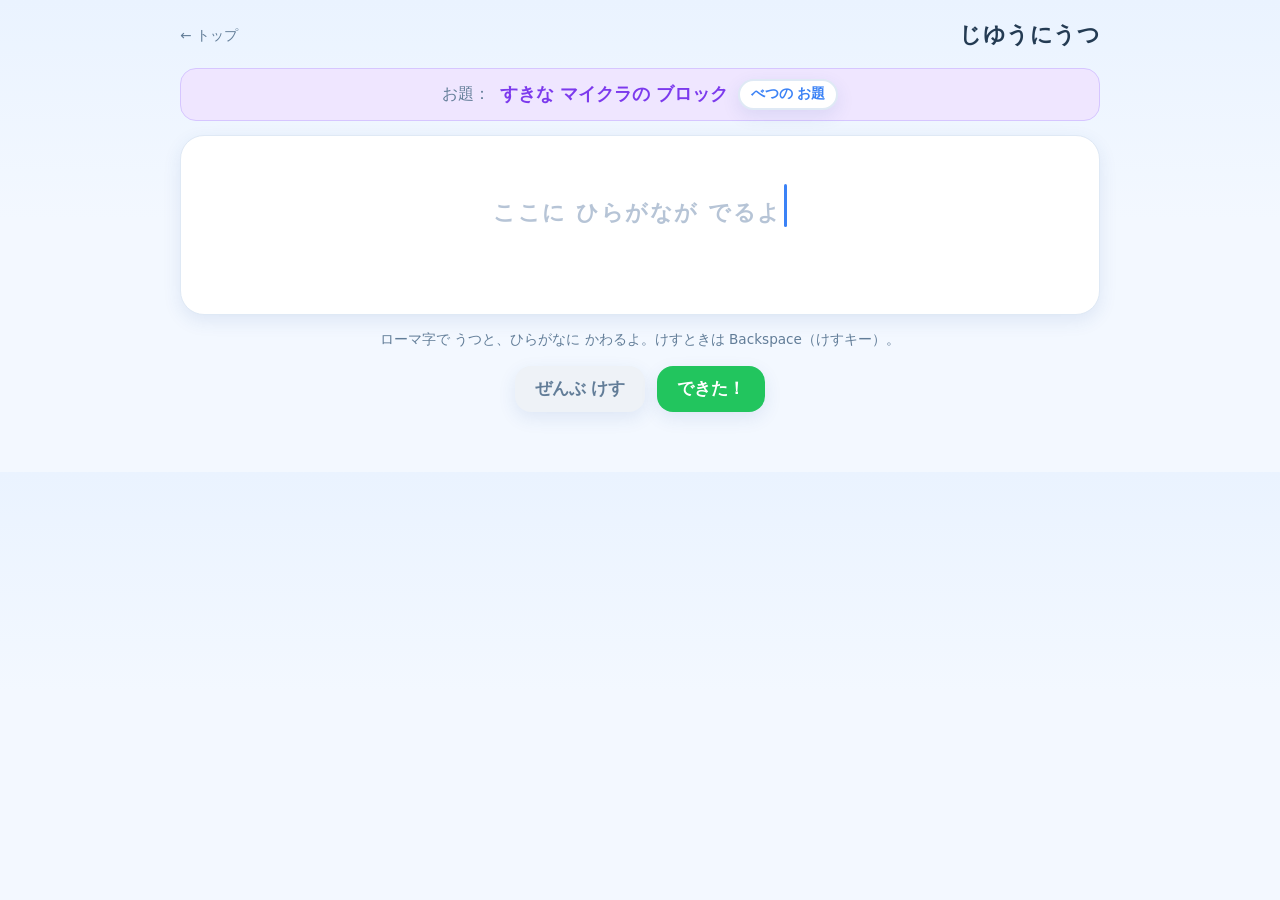
==== free/index.html @ 72e81530 "じゆうにうつ（自由うちこみ）を追加：ローマ字→ひらがな変換・お題ヒント・できた！で育成反映。docs更新" ====
<!DOCTYPE html>
<html lang="ja">
<head>
<meta charset="utf-8">
<meta name="viewport" content="width=device-width, initial-scale=1, maximum-scale=1, user-scalable=no">
<title>ローマ字タイピング — じゆうにうつ</title>
<link rel="icon" href="data:image/svg+xml,<svg xmlns='http://www.w3.org/2000/svg' viewBox='0 0 100 100'><text y='.9em' font-size='90'>⌨️</text></svg>">
<link rel="stylesheet" href="../shared/typing-ui.css?v=202606302051">
<script>
/* キャッシュ自動アップデート（build.txt が新しければ1回だけ取り直す） */
(function(){
  var BUILD='202606302051';
  try{
    fetch('../shared/build.txt',{cache:'no-store'}).then(function(r){return r.text();}).then(function(t){
      t=(t||'').trim();
      if(t && t>BUILD && !sessionStorage.getItem('rt_reload_'+t)){
        sessionStorage.setItem('rt_reload_'+t,'1');
        location.replace(location.pathname+location.search.replace(/[?&]_v=\d+/,'')+(location.search?'&':'?')+'_v='+t+location.hash);
      }
    }).catch(function(){});
  }catch(e){}
})();
</script>
</head>
<body>
<div class="wrap">
  <div class="top">
    <a class="crumb" href="../index.html">← トップ</a>
    <div class="spacer"></div>
    <h1>じゆうにうつ</h1>
  </div>

  <!-- お題（白紙がこわくないように、ゆるい題を出す） -->
  <div class="free-prompt">
    <span class="muted">お題：</span><b id="prompt">…</b>
    <button class="btn ghost free-nextodai" id="nextOdai" type="button">べつの お題</button>
  </div>

  <!-- うちこみ表示：ローマ字で打つと ひらがなに変わって出てくる -->
  <div class="stage-board free-board">
    <div class="free-out" id="out"><span class="free-ph">ここに ひらがなが でるよ</span><span class="free-caret"></span></div>
    <div class="free-raw" id="rawline"></div>
  </div>

  <div class="free-help muted">ローマ字で うつと、ひらがなに かわるよ。けすときは Backspace（けすキー）。</div>

  <div class="free-actions">
    <button class="btn gray" id="clearBtn" type="button">ぜんぶ けす</button>
    <button class="btn green" id="doneBtn" type="button">できた！</button>
  </div>
</div>

<div class="toast" id="toast"></div>

<script src="../shared/lessons.js?v=202606302051"></script>
<script src="../shared/typing-core.js?v=202606302051"></script>
<script>
(function(){
  "use strict";
  var R = Romaji, C = TypingCore;

  /* ---------- お題 ---------- */
  var L = (typeof lessonById==='function' && lessonById('free')) || {};
  var PROMPTS = (L.prompts && L.prompts.length) ? L.prompts : ['すきな ことば'];
  var pIdx = Math.floor(Math.random()*PROMPTS.length);
  function showPrompt(){ document.getElementById('prompt').textContent = PROMPTS[pIdx]; }
  showPrompt();
  document.getElementById('nextOdai').onclick = function(){
    pIdx = (pIdx + 1) % PROMPTS.length; showPrompt();
  };

  /* ---------- うちこみ ---------- */
  var raw = '';                          // 打ったローマ字（生）
  var outEl = document.getElementById('out');
  var rawEl = document.getElementById('rawline');

  function render(){
    var kana = R.toKana(raw);
    if(kana){
      outEl.innerHTML = '';
      outEl.appendChild(document.createTextNode(kana));
      var car = document.createElement('span'); car.className='free-caret'; outEl.appendChild(car);
    } else {
      outEl.innerHTML = '<span class="free-ph">ここに ひらがなが でるよ</span><span class="free-caret"></span>';
    }
    rawEl.textContent = raw ? ('うった：' + raw) : '';
  }
  render();

  // 受けつける1文字（ローマ字・数字・記号）
  var OK = /^[a-z0-9\-,.\/!?;]$/;
  document.addEventListener('keydown', function(e){
    if(e.metaKey || e.ctrlKey || e.altKey) return;     // ショートカットは無視
    var k = e.key;
    if(k === 'Backspace'){ raw = raw.slice(0,-1); e.preventDefault(); render(); return; }
    if(k === 'Enter'){ raw += '\n'; e.preventDefault(); render(); return; }
    if(k === ' ' || k === 'Spacebar'){ raw += ' '; e.preventDefault(); render(); return; }
    if(k && k.length === 1){
      var ch = k.toLowerCase();
      if(OK.test(ch)){ raw += ch; e.preventDefault(); render(); }
    }
  });

  /* ---------- ボタン ---------- */
  function toast(msg){
    var t = document.getElementById('toast');
    t.textContent = msg; t.style.opacity = '1';
    clearTimeout(toast._t);
    toast._t = setTimeout(function(){ t.style.opacity = '0'; }, 1800);
  }

  document.getElementById('clearBtn').onclick = function(){ raw = ''; render(); };

  document.getElementById('doneBtn').onclick = function(){
    var kana = R.toKana(raw);
    // 確定したかな（末尾の未確定ローマ字・空白・記号はのぞく）
    var done = kana.replace(/[a-z0-9\s]/g, '');
    var n = 0;
    for(var i=0;i<done.length;i++){
      var ch = done[i];
      if(/[ぁ-ゖァ-ヶ]/.test(ch)){ C.recordKana(ch); n++; }   // かな図鑑にも反映
    }
    if(n === 0){ toast('なにか うってみてね'); return; }
    C.bumpChars(n);                 // 称号（打ったかな累計）に反映
    C.bumpKeys(raw.length);
    C.notePlay();
    C.checkMedals();
    C.save();
    toast('できたね！ ' + n + 'もじ かけたよ ✨');
    raw = ''; render();
    pIdx = (pIdx + 1) % PROMPTS.length; showPrompt();   // つぎのお題へ
  };
})();
</script>
</body>
</html>
---- shared/typing-ui.css ----
/* =========================================================================
   ローマ字タイピング — 共有デザイン（子ども向け・やさしいトーン）
   ========================================================================= */
:root{
  --bg:#f3f8ff; --card:#ffffff; --ink:#243b53; --sub:#627d98;
  --line:#dfe9f5; --accent:#3b82f6; --accent2:#22c55e;
  --warn:#ef4444; --gold:#f59e0b; --soft:#eef5ff;
  --shadow:0 6px 18px rgba(40,80,160,.10);
  /* ゆびの色（ホームポジション） */
  --f-lpinky:#f9a8d4; --f-lring:#fdba74; --f-lmid:#fde047; --f-lindex:#86efac;
  --f-rindex:#7dd3fc; --f-rmid:#a5b4fc; --f-rring:#c4b5fd; --f-rpinky:#f0abfc;
  --f-thumb:#e2e8f0;
}
*{box-sizing:border-box}
html,body{margin:0}
body{
  font-family:"Hiragino Maru Gothic ProN","Hiragino Kaku Gothic ProN",
    "Yu Gothic","Meiryo",system-ui,sans-serif;
  background:linear-gradient(180deg,#eaf3ff,#f3f8ff 220px);
  color:var(--ink); -webkit-text-size-adjust:100%;
  padding:14px 14px 60px; line-height:1.5;
}
.wrap{max-width:920px;margin:0 auto}
a{color:inherit}
.btn{
  display:inline-flex;align-items:center;gap:.4em;justify-content:center;
  border:none;border-radius:16px;padding:.7em 1.2em;font-size:1.05rem;
  font-weight:800;cursor:pointer;background:var(--accent);color:#fff;
  box-shadow:var(--shadow);transition:transform .06s, filter .12s;
  text-decoration:none;
}
.btn:active{transform:translateY(2px)}
.btn.ghost{background:#fff;color:var(--accent);border:2px solid var(--line)}
.btn.green{background:var(--accent2)}
.btn.gray{background:#eef2f7;color:var(--sub)}

/* きろくの ほぞん／よみこみ */
.saveBar{display:flex;gap:10px;justify-content:center;flex-wrap:wrap;
  margin-top:18px;padding-top:14px;border-top:1px dashed var(--line)}
.saveBar button,.saveBar .impBtn{
  display:inline-flex;align-items:center;gap:.3em;
  border:1px solid var(--line);background:#fff;color:var(--sub);border-radius:99px;
  padding:7px 14px;font-size:.82rem;font-weight:700;cursor:pointer}
.saveBar button:active,.saveBar .impBtn:active{transform:translateY(1px)}

/* せってい：トグルスイッチ */
.settings{display:flex;flex-direction:column;gap:4px}
.setrow{display:flex;align-items:center;justify-content:space-between;gap:14px;
  padding:12px 6px;border-bottom:1px solid var(--line);font-weight:700;color:var(--ink);cursor:pointer}
.setrow:last-child{border-bottom:none}
.switch{position:relative;display:inline-block;width:52px;height:30px;flex:none}
.switch input{position:absolute;opacity:0;width:100%;height:100%;margin:0;cursor:pointer}
.switch i{position:absolute;inset:0;background:#cdd8e6;border-radius:999px;transition:background .15s}
.switch i::after{content:"";position:absolute;top:3px;left:3px;width:24px;height:24px;
  background:#fff;border-radius:50%;box-shadow:0 1px 3px rgba(0,0,0,.25);transition:transform .15s}
.switch input:checked + i{background:var(--accent2)}
.switch input:checked + i::after{transform:translateX(22px)}

/* 自由うちこみ（じゆうにうつ） */
.free-prompt{display:flex;align-items:center;gap:10px;flex-wrap:wrap;justify-content:center;
  background:#efe6ff;border:1px solid #d6c6ff;border-radius:16px;padding:10px 14px;margin-bottom:14px}
.free-prompt b{color:#7c3aed;font-size:1.1rem}
.free-nextodai{padding:.35em .8em;font-size:.85rem}
.free-board{min-height:180px;display:flex;flex-direction:column;justify-content:center}
.free-out{font-size:2.4rem;font-weight:900;letter-spacing:.04em;line-height:1.4;
  word-break:break-all;white-space:pre-wrap;color:var(--ink);min-height:1.4em}
.free-out .free-ph{color:#b6c4d6;font-weight:700;font-size:1.4rem}
.free-caret{display:inline-block;width:3px;height:1.1em;vertical-align:-0.18em;margin-left:2px;
  background:var(--accent);border-radius:2px;animation:freeblink 1s steps(1) infinite}
@keyframes freeblink{50%{opacity:0}}
.free-raw{margin-top:14px;font-size:1.1rem;font-weight:700;color:var(--sub);
  letter-spacing:.06em;font-family:"SF Mono",Menlo,Consolas,monospace;min-height:1.3em;word-break:break-all}
.free-help{font-size:.85rem;text-align:center;margin:0 0 16px}
.free-actions{display:flex;gap:12px;justify-content:center;flex-wrap:wrap}
@media (max-width:480px){ .free-out{font-size:1.9rem} }
.btn:disabled{opacity:.45;cursor:not-allowed}

/* ── ヘッダー ── */
.top{display:flex;align-items:center;gap:10px;margin:4px 0 16px}
.top h1{font-size:1.4rem;margin:0;font-weight:900;letter-spacing:.02em}
.top .spacer{flex:1}
.crumb{font-size:.85rem;color:var(--sub);text-decoration:none}

/* ── カード ── */
.card{background:var(--card);border:1px solid var(--line);border-radius:20px;
  box-shadow:var(--shadow);padding:18px}
.muted{color:var(--sub)}

/* ── ステージ一覧（ポータル） ── */
.stages{display:grid;grid-template-columns:repeat(auto-fill,minmax(210px,1fr));gap:14px}
.stage{display:block;text-decoration:none;color:inherit;position:relative;
  background:#fff;border:2px solid var(--line);border-radius:20px;padding:16px 16px 14px;
  box-shadow:var(--shadow);transition:transform .08s,border-color .12s}
.stage:active{transform:translateY(2px)}
.stage.locked{filter:grayscale(.7);opacity:.65}
.stage .ic{font-size:2.1rem}
.stage .ti{font-weight:900;font-size:1.15rem;margin-top:4px}
.stage .de{font-size:.85rem;color:var(--sub);margin-top:4px;min-height:2.6em}
.stage .lv{position:absolute;top:12px;right:14px;font-size:.78rem;color:var(--sub);
  background:var(--soft);border-radius:999px;padding:.15em .7em;font-weight:800}
.stage .done{position:absolute;top:10px;right:12px;font-size:1.2rem}
.stage .lockmsg{font-size:.8rem;color:var(--warn);margin-top:6px;font-weight:800}

/* ── 育成サマリー ── */
.summary{display:grid;grid-template-columns:repeat(auto-fit,minmax(130px,1fr));gap:10px;margin-top:14px}
.sumcell{background:#fff;border:1px solid var(--line);border-radius:16px;padding:12px;text-align:center}
.sumcell .n{font-size:1.5rem;font-weight:900}
.sumcell .l{font-size:.78rem;color:var(--sub)}
.badge-stage{display:flex;align-items:center;gap:10px;background:linear-gradient(90deg,#fffbe6,#fff);
  border:2px solid #ffe9a8;border-radius:18px;padding:12px 16px}
.badge-stage .e{font-size:2.2rem}
.badge-stage .nm{font-weight:900;font-size:1.1rem}
.bar{height:10px;background:#eef2f7;border-radius:999px;overflow:hidden;margin-top:6px}
.bar>i{display:block;height:100%;background:linear-gradient(90deg,#fbbf24,#f59e0b)}

/* ====================== プレイ画面 ====================== */
.play-head{display:flex;align-items:center;gap:10px;flex-wrap:wrap;margin-bottom:10px}
.chip{background:#fff;border:1px solid var(--line);border-radius:999px;padding:.3em .9em;
  font-weight:800;font-size:.92rem;box-shadow:var(--shadow)}
.chip b{color:var(--accent)}
.progress{flex:1;min-width:120px;height:12px;background:#e7eef7;border-radius:999px;overflow:hidden}
.progress>i{display:block;height:100%;background:linear-gradient(90deg,#60a5fa,#3b82f6);transition:width .2s}

.stage-board{background:#fff;border:1px solid var(--line);border-radius:24px;box-shadow:var(--shadow);
  padding:26px 18px;text-align:center;margin-bottom:14px}
.kana-line{font-size:2.6rem;font-weight:900;letter-spacing:.06em;line-height:1.35;
  word-break:break-all}
.kana-line .k{transition:color .1s}
.kana-line .k.done{color:var(--accent2)}
.kana-line .k.cur{color:var(--accent);background:#e9f2ff;border-radius:8px;padding:0 .06em}
.kana-line .k.todo{color:var(--ink)}
.romaji-line{margin-top:14px;font-size:1.5rem;font-weight:800;color:var(--sub);
  letter-spacing:.08em;font-family:"SF Mono",Menlo,Consolas,monospace;min-height:1.4em}
.romaji-line .typed{color:var(--accent2)}
.romaji-line .next{color:var(--accent);background:#e9f2ff;border-radius:6px;padding:0 .12em}
.romaji-line .rest{color:#b6c4d6}
.shake{animation:shake .25s}
@keyframes shake{0%,100%{transform:translateX(0)}25%{transform:translateX(-7px)}75%{transform:translateX(7px)}}
.miss-flash{animation:missf .3s}
@keyframes missf{0%{background:#ffe3e3}100%{background:#fff}}

.hint-banner{margin-top:12px;font-size:1rem;font-weight:800;color:var(--gold);
  min-height:1.4em;opacity:0;transition:opacity .3s}
.hint-banner.show{opacity:1}

/* ====================== キーボード図 ====================== */
.kb{display:flex;flex-direction:column;gap:6px;align-items:center;margin-top:6px;user-select:none;position:relative}
.kb-row{display:flex;gap:6px;justify-content:center}
.key{
  width:42px;height:46px;border-radius:10px;border:1px solid rgba(0,0,0,.08);
  display:flex;align-items:center;justify-content:center;font-weight:800;font-size:1rem;
  background:#fff;color:#33475b;box-shadow:0 2px 0 rgba(0,0,0,.06);position:relative;
  transition:transform .05s, box-shadow .1s, outline-color .1s;
}
.key.wide{width:74px}
.key.space{width:280px}
.key small{font-size:.72rem;color:#90a4b8;position:absolute;top:3px;left:5px}
/* ゆびの色 */
.key.lpinky{background:var(--f-lpinky)} .key.lring{background:var(--f-lring)}
.key.lmid{background:var(--f-lmid)} .key.lindex{background:var(--f-lindex)}
.key.rindex{background:var(--f-rindex)} .key.rmid{background:var(--f-rmid)}
.key.rring{background:var(--f-rring)} .key.rpinky{background:var(--f-rpinky)}
.key.thumb{background:var(--f-thumb)}
/* つぎに押すキー */
.key.target{outline:4px solid var(--accent);outline-offset:1px;z-index:2;transform:translateY(-2px);
  box-shadow:0 6px 14px rgba(59,130,246,.4)}
.key.hint{animation:keypulse .8s infinite}
@keyframes keypulse{0%,100%{outline-color:var(--accent);transform:translateY(-2px) scale(1)}
  50%{outline-color:var(--gold);transform:translateY(-2px) scale(1.12)}}
.key.hit{animation:keyhit .18s}
@keyframes keyhit{0%{transform:scale(.86)}100%{transform:scale(1)}}
/* ホームポジションの出っぱり（F/J） */
.key.bump::after{content:"";position:absolute;bottom:6px;width:14px;height:3px;border-radius:2px;background:rgba(0,0,0,.28)}

/* おてほん：両手の指をキーボードに重ねて表示。次に押す指がキーまで移動する */
.hands{position:absolute;inset:0;pointer-events:none;z-index:5}
/* 手のひら（指の下に置いて「手」に見せる） */
.palm{position:absolute;transform:translate(-50%,-50%);opacity:.5;
  background:rgba(255,221,191,.85);border:2px solid rgba(255,255,255,.7);
  border-radius:42% 42% 48% 48% / 38% 38% 62% 62%;
  box-shadow:0 4px 10px rgba(0,0,0,.14);
  transition:left .2s, top .2s, width .2s}
/* 指先（サイズは指ごとに変える＝buildHandsでインライン指定） */
.finger-dot{
  position:absolute;transform:translate(-50%,-50%);opacity:.62;
  border:2px solid rgba(255,255,255,.85);
  border-radius:46% 46% 42% 42% / 60% 60% 40% 40%;
  box-shadow:0 3px 6px rgba(0,0,0,.18);
  transition:left .2s cubic-bezier(.34,1.4,.5,1), top .2s cubic-bezier(.34,1.4,.5,1),
    width .15s, height .15s, opacity .15s;
}
.finger-dot::before{ /* つめ */
  content:"";position:absolute;left:50%;top:16%;transform:translateX(-50%);
  width:54%;height:30%;border-radius:50%;background:rgba(255,255,255,.55);
}
.finger-dot.active{opacity:.97;box-shadow:0 8px 16px rgba(0,0,0,.32);
  z-index:6;animation:fingerbob .7s ease-in-out infinite}
@keyframes fingerbob{0%,100%{transform:translate(-50%,-58%)}50%{transform:translate(-50%,-50%)}}

/* ゆびガイド（どの指で押すか） */
.finger-guide{margin-top:8px;font-size:1rem;font-weight:800;color:var(--sub);min-height:1.4em}
.finger-guide .fdot{display:inline-block;width:14px;height:14px;border-radius:50%;vertical-align:-2px;margin-right:6px;border:1px solid rgba(0,0,0,.1)}

.kb-toggle{display:flex;gap:8px;justify-content:center;align-items:center;margin-top:10px;flex-wrap:wrap}
.kb-toggle label{font-size:.85rem;color:var(--sub);font-weight:800;display:flex;align-items:center;gap:4px}

/* ====================== 結果画面 ====================== */
.result{text-align:center}
.result h2{font-size:1.6rem;margin:.2em 0}
.res-grid{display:grid;grid-template-columns:repeat(3,1fr);gap:10px;margin:16px 0}
.res-cell{background:var(--soft);border-radius:16px;padding:14px}
.res-cell .n{font-size:1.8rem;font-weight:900;color:var(--accent)}
.res-cell .l{font-size:.8rem;color:var(--sub)}
.res-cell .cmp{font-size:.8rem;font-weight:800;margin-top:2px}
.up{color:var(--accent2)} .down{color:var(--warn)}
.toast{position:fixed;left:50%;bottom:26px;transform:translateX(-50%);
  background:#243b53;color:#fff;padding:.7em 1.2em;border-radius:14px;font-weight:800;
  box-shadow:var(--shadow);opacity:0;transition:opacity .25s;z-index:50}
.toast.show{opacity:1}

/* 図鑑グリッド */
.dex{display:grid;grid-template-columns:repeat(auto-fill,minmax(48px,1fr));gap:6px;margin-top:10px}
.dex .c{aspect-ratio:1;display:flex;align-items:center;justify-content:center;border-radius:10px;
  font-weight:800;font-size:1.2rem;background:#eef2f7;color:#b6c4d6;border:1px solid var(--line)}
.dex .c.got{background:#eafff1;color:var(--accent2);border-color:#bdf0cf}
.dex .c.master{background:#fff7e0;color:var(--gold);border-color:#ffe9a8}
.medals{display:grid;grid-template-columns:repeat(auto-fill,minmax(96px,1fr));gap:8px;margin-top:10px}
.medal{text-align:center;background:#fff;border:1px solid var(--line);border-radius:14px;padding:10px 6px}
.medal.off{filter:grayscale(1);opacity:.4}
.medal .e{font-size:1.6rem}
.medal .n{font-size:.72rem;color:var(--sub);margin-top:2px}

/* モーダル（かな図鑑・メダルはボタンで開く） */
.modal-bg{position:fixed;inset:0;background:rgba(20,40,80,.45);display:none;
  align-items:center;justify-content:center;z-index:100;padding:16px}
.modal-bg.show{display:flex}
.modal{background:#fff;border-radius:22px;max-width:700px;width:100%;max-height:86vh;
  overflow:auto;padding:20px 20px 24px;box-shadow:0 20px 50px rgba(0,0,0,.3)}
.modal h3{margin:2px 0 12px;font-size:1.2rem}
.modal-close{float:right;border:none;background:#eef2f7;color:#627d98;width:36px;height:36px;
  border-radius:50%;font-size:1.3rem;font-weight:900;cursor:pointer;line-height:1}
.modal-close:active{transform:translateY(1px)}

@media(max-width:520px){
  .kana-line{font-size:2rem} .romaji-line{font-size:1.2rem}
  .key{width:30px;height:38px;font-size:.85rem} .key.wide{width:52px} .key.space{width:190px}
  .res-cell .n{font-size:1.4rem}
}
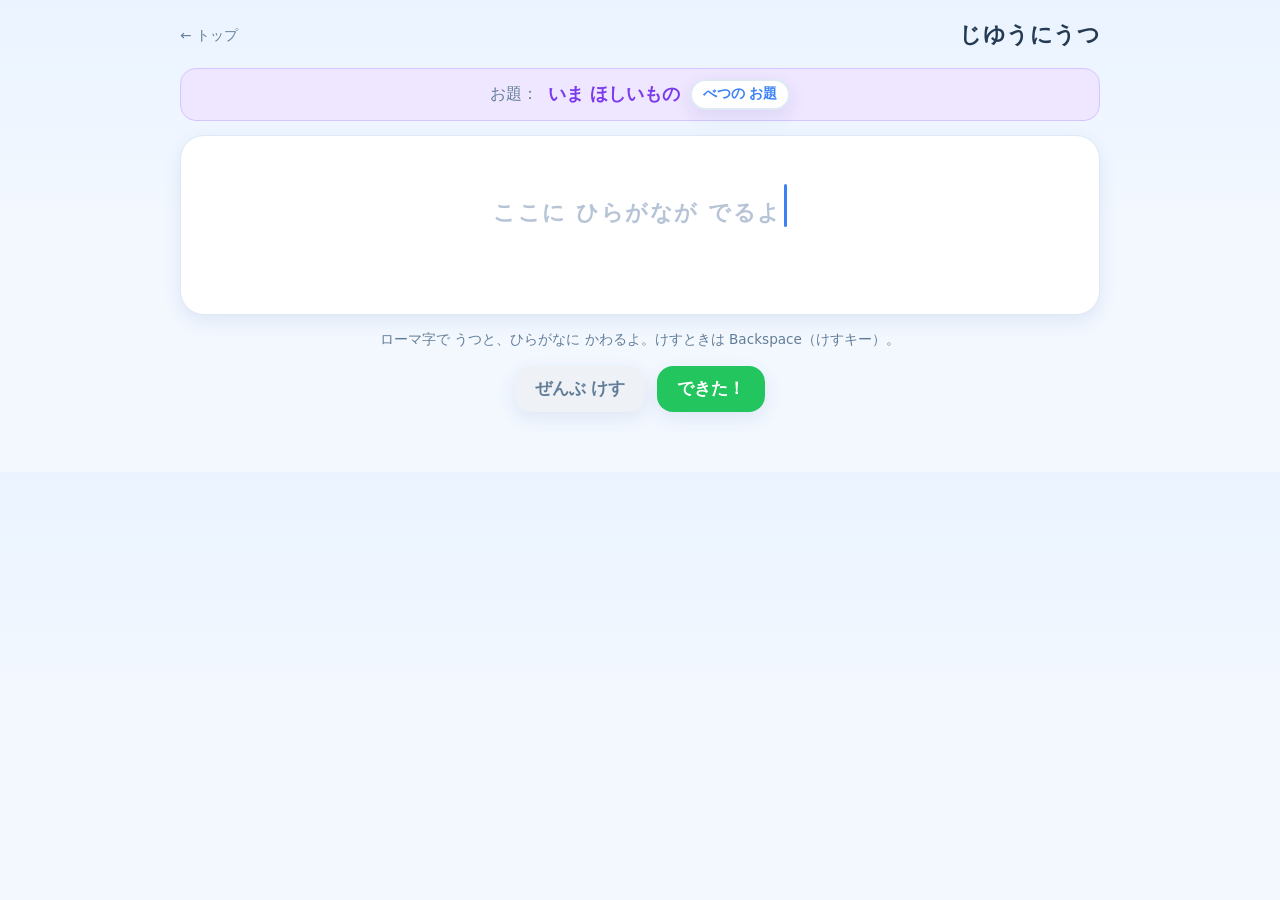
==== commit efc53e6b: "クイズ追加：だくおん・はんだくおん／ようおん（拗音）" ====
--- a/free/index.html
+++ b/free/index.html
@@ -5,11 +5,11 @@
 <meta name="viewport" content="width=device-width, initial-scale=1, maximum-scale=1, user-scalable=no">
 <title>ローマ字タイピング — じゆうにうつ</title>
 <link rel="icon" href="data:image/svg+xml,<svg xmlns='http://www.w3.org/2000/svg' viewBox='0 0 100 100'><text y='.9em' font-size='90'>⌨️</text></svg>">
-<link rel="stylesheet" href="../shared/typing-ui.css?v=202606302051">
+<link rel="stylesheet" href="../shared/typing-ui.css?v=202607011844">
 <script>
 /* キャッシュ自動アップデート（build.txt が新しければ1回だけ取り直す） */
 (function(){
-  var BUILD='202606302051';
+  var BUILD='202607011844';
   try{
     fetch('../shared/build.txt',{cache:'no-store'}).then(function(r){return r.text();}).then(function(t){
       t=(t||'').trim();
@@ -52,8 +52,8 @@
 
 <div class="toast" id="toast"></div>
 
-<script src="../shared/lessons.js?v=202606302051"></script>
-<script src="../shared/typing-core.js?v=202606302051"></script>
+<script src="../shared/lessons.js?v=202607011844"></script>
+<script src="../shared/typing-core.js?v=202607011844"></script>
 <script>
 (function(){
   "use strict";
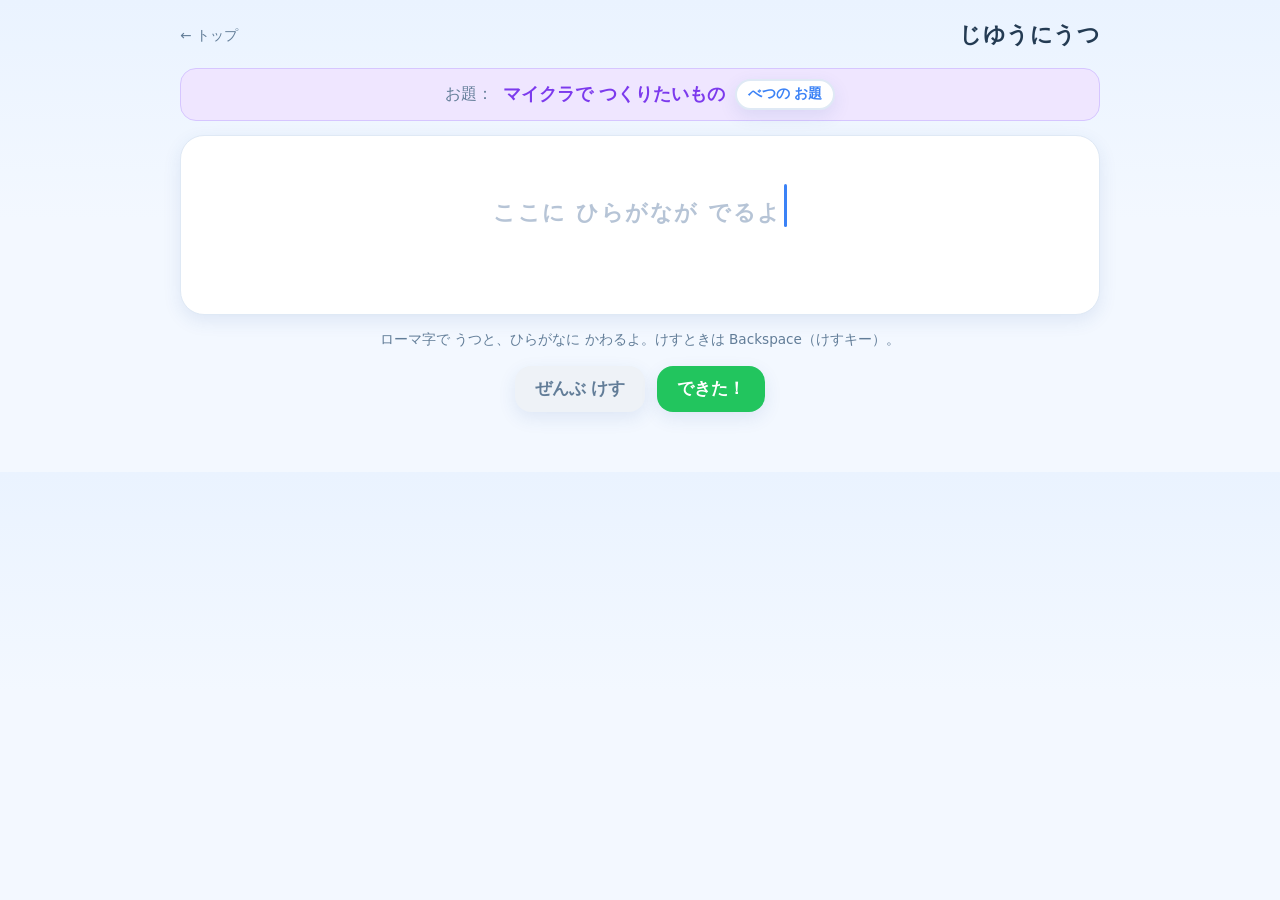
==== commit 1cfe8c35: "レベル名を短縮：ようおん／だくおん" ====
--- a/free/index.html
+++ b/free/index.html
@@ -5,11 +5,11 @@
 <meta name="viewport" content="width=device-width, initial-scale=1, maximum-scale=1, user-scalable=no">
 <title>ローマ字タイピング — じゆうにうつ</title>
 <link rel="icon" href="data:image/svg+xml,<svg xmlns='http://www.w3.org/2000/svg' viewBox='0 0 100 100'><text y='.9em' font-size='90'>⌨️</text></svg>">
-<link rel="stylesheet" href="../shared/typing-ui.css?v=202607011844">
+<link rel="stylesheet" href="../shared/typing-ui.css?v=202607011850">
 <script>
 /* キャッシュ自動アップデート（build.txt が新しければ1回だけ取り直す） */
 (function(){
-  var BUILD='202607011844';
+  var BUILD='202607011850';
   try{
     fetch('../shared/build.txt',{cache:'no-store'}).then(function(r){return r.text();}).then(function(t){
       t=(t||'').trim();
@@ -52,8 +52,8 @@
 
 <div class="toast" id="toast"></div>
 
-<script src="../shared/lessons.js?v=202607011844"></script>
-<script src="../shared/typing-core.js?v=202607011844"></script>
+<script src="../shared/lessons.js?v=202607011850"></script>
+<script src="../shared/typing-core.js?v=202607011850"></script>
 <script>
 (function(){
   "use strict";
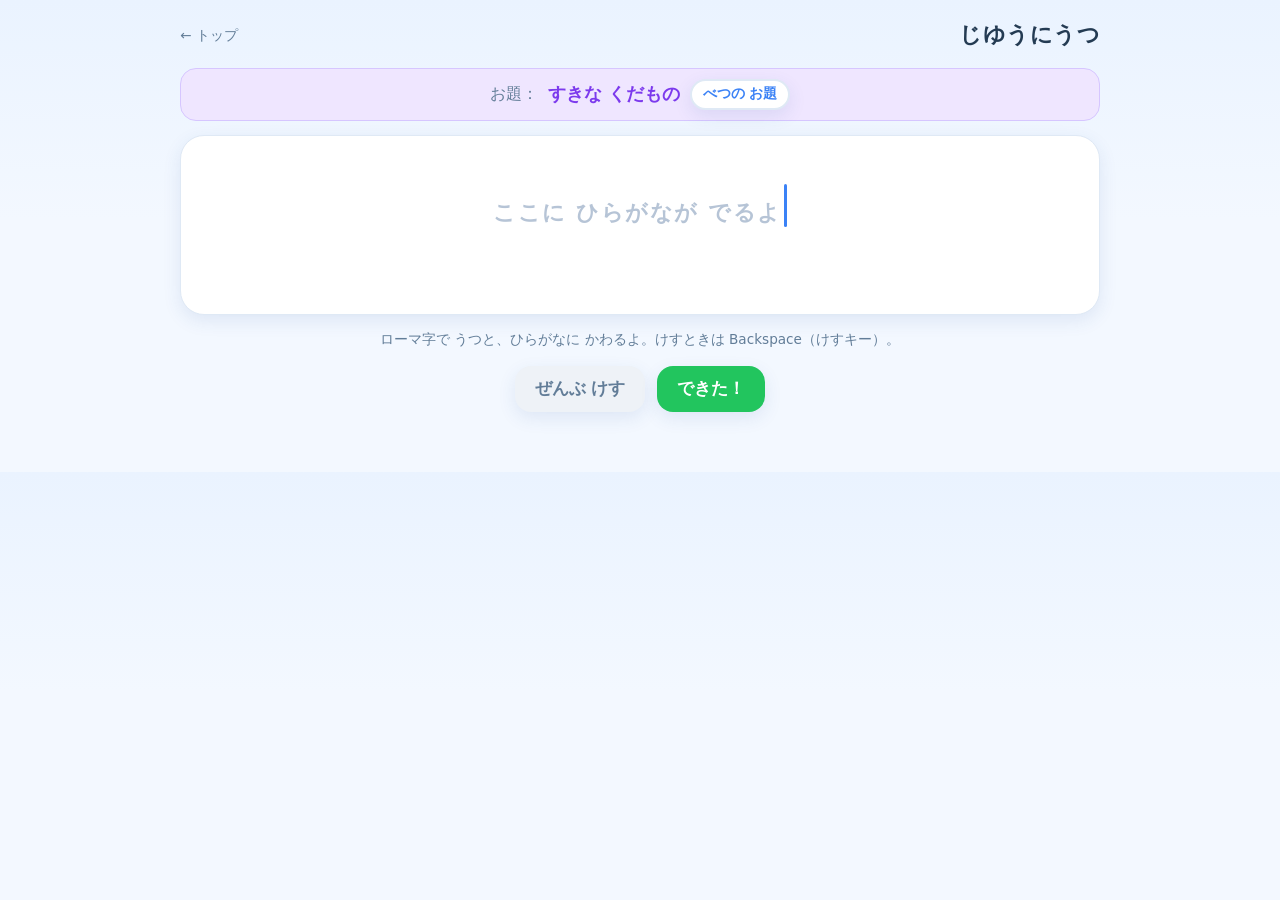
==== commit 0eaf768b: "自由うちこみのお題を136個に増やしランダム出題に" ====
--- a/free/index.html
+++ b/free/index.html
@@ -5,11 +5,11 @@
 <meta name="viewport" content="width=device-width, initial-scale=1, maximum-scale=1, user-scalable=no">
 <title>ローマ字タイピング — じゆうにうつ</title>
 <link rel="icon" href="data:image/svg+xml,<svg xmlns='http://www.w3.org/2000/svg' viewBox='0 0 100 100'><text y='.9em' font-size='90'>⌨️</text></svg>">
-<link rel="stylesheet" href="../shared/typing-ui.css?v=202607011850">
+<link rel="stylesheet" href="../shared/typing-ui.css?v=202607012007">
 <script>
 /* キャッシュ自動アップデート（build.txt が新しければ1回だけ取り直す） */
 (function(){
-  var BUILD='202607011850';
+  var BUILD='202607012007';
   try{
     fetch('../shared/build.txt',{cache:'no-store'}).then(function(r){return r.text();}).then(function(t){
       t=(t||'').trim();
@@ -52,8 +52,8 @@
 
 <div class="toast" id="toast"></div>
 
-<script src="../shared/lessons.js?v=202607011850"></script>
-<script src="../shared/typing-core.js?v=202607011850"></script>
+<script src="../shared/lessons.js?v=202607012007"></script>
+<script src="../shared/typing-core.js?v=202607012007"></script>
 <script>
 (function(){
   "use strict";
@@ -61,13 +61,21 @@
 
   /* ---------- お題 ---------- */
   var L = (typeof lessonById==='function' && lessonById('free')) || {};
-  var PROMPTS = (L.prompts && L.prompts.length) ? L.prompts : ['すきな ことば'];
-  var pIdx = Math.floor(Math.random()*PROMPTS.length);
+  var PROMPTS = (L.prompts && L.prompts.length) ? L.prompts.slice() : ['すきな ことば'];
+  // シャッフルして じゅんに出す（ぜんぶ出るまで おなじお題は もどってこない）
+  for(var i=PROMPTS.length-1;i>0;i--){ var j=Math.floor(Math.random()*(i+1)); var t=PROMPTS[i]; PROMPTS[i]=PROMPTS[j]; PROMPTS[j]=t; }
+  var pIdx = 0;
   function showPrompt(){ document.getElementById('prompt').textContent = PROMPTS[pIdx]; }
+  function nextPrompt(){
+    pIdx++;
+    if(pIdx >= PROMPTS.length){ // ひとまわりしたら もういちど シャッフル
+      for(var i=PROMPTS.length-1;i>0;i--){ var j=Math.floor(Math.random()*(i+1)); var t=PROMPTS[i]; PROMPTS[i]=PROMPTS[j]; PROMPTS[j]=t; }
+      pIdx = 0;
+    }
+    showPrompt();
+  }
   showPrompt();
-  document.getElementById('nextOdai').onclick = function(){
-    pIdx = (pIdx + 1) % PROMPTS.length; showPrompt();
-  };
+  document.getElementById('nextOdai').onclick = nextPrompt;
 
   /* ---------- うちこみ ---------- */
   var raw = '';                          // 打ったローマ字（生）
@@ -128,7 +136,7 @@
     C.save();
     toast('できたね！ ' + n + 'もじ かけたよ ✨');
     raw = ''; render();
-    pIdx = (pIdx + 1) % PROMPTS.length; showPrompt();   // つぎのお題へ
+    nextPrompt();   // つぎのお題へ
   };
 })();
 </script>
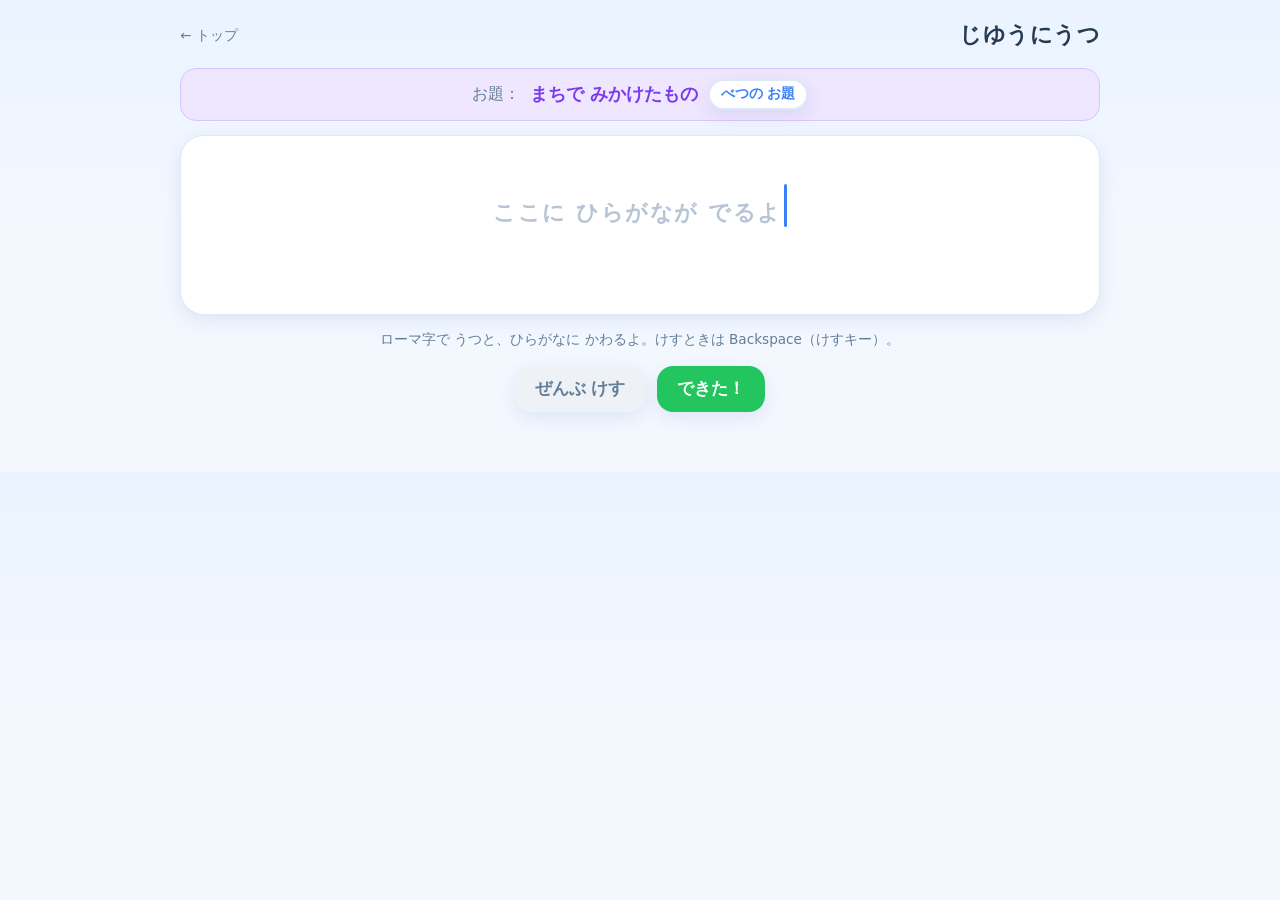
==== commit 7a8ffb44: "称号を34段階に拡張（段位を十段まで＋その上に名人〜宇宙王の高位14称号）" ====
--- a/free/index.html
+++ b/free/index.html
@@ -5,11 +5,11 @@
 <meta name="viewport" content="width=device-width, initial-scale=1, maximum-scale=1, user-scalable=no">
 <title>ローマ字タイピング — じゆうにうつ</title>
 <link rel="icon" href="data:image/svg+xml,<svg xmlns='http://www.w3.org/2000/svg' viewBox='0 0 100 100'><text y='.9em' font-size='90'>⌨️</text></svg>">
-<link rel="stylesheet" href="../shared/typing-ui.css?v=202607012007">
+<link rel="stylesheet" href="../shared/typing-ui.css?v=202607012039">
 <script>
 /* キャッシュ自動アップデート（build.txt が新しければ1回だけ取り直す） */
 (function(){
-  var BUILD='202607012007';
+  var BUILD='202607012039';
   try{
     fetch('../shared/build.txt',{cache:'no-store'}).then(function(r){return r.text();}).then(function(t){
       t=(t||'').trim();
@@ -52,8 +52,8 @@
 
 <div class="toast" id="toast"></div>
 
-<script src="../shared/lessons.js?v=202607012007"></script>
-<script src="../shared/typing-core.js?v=202607012007"></script>
+<script src="../shared/lessons.js?v=202607012039"></script>
+<script src="../shared/typing-core.js?v=202607012039"></script>
 <script>
 (function(){
   "use strict";
